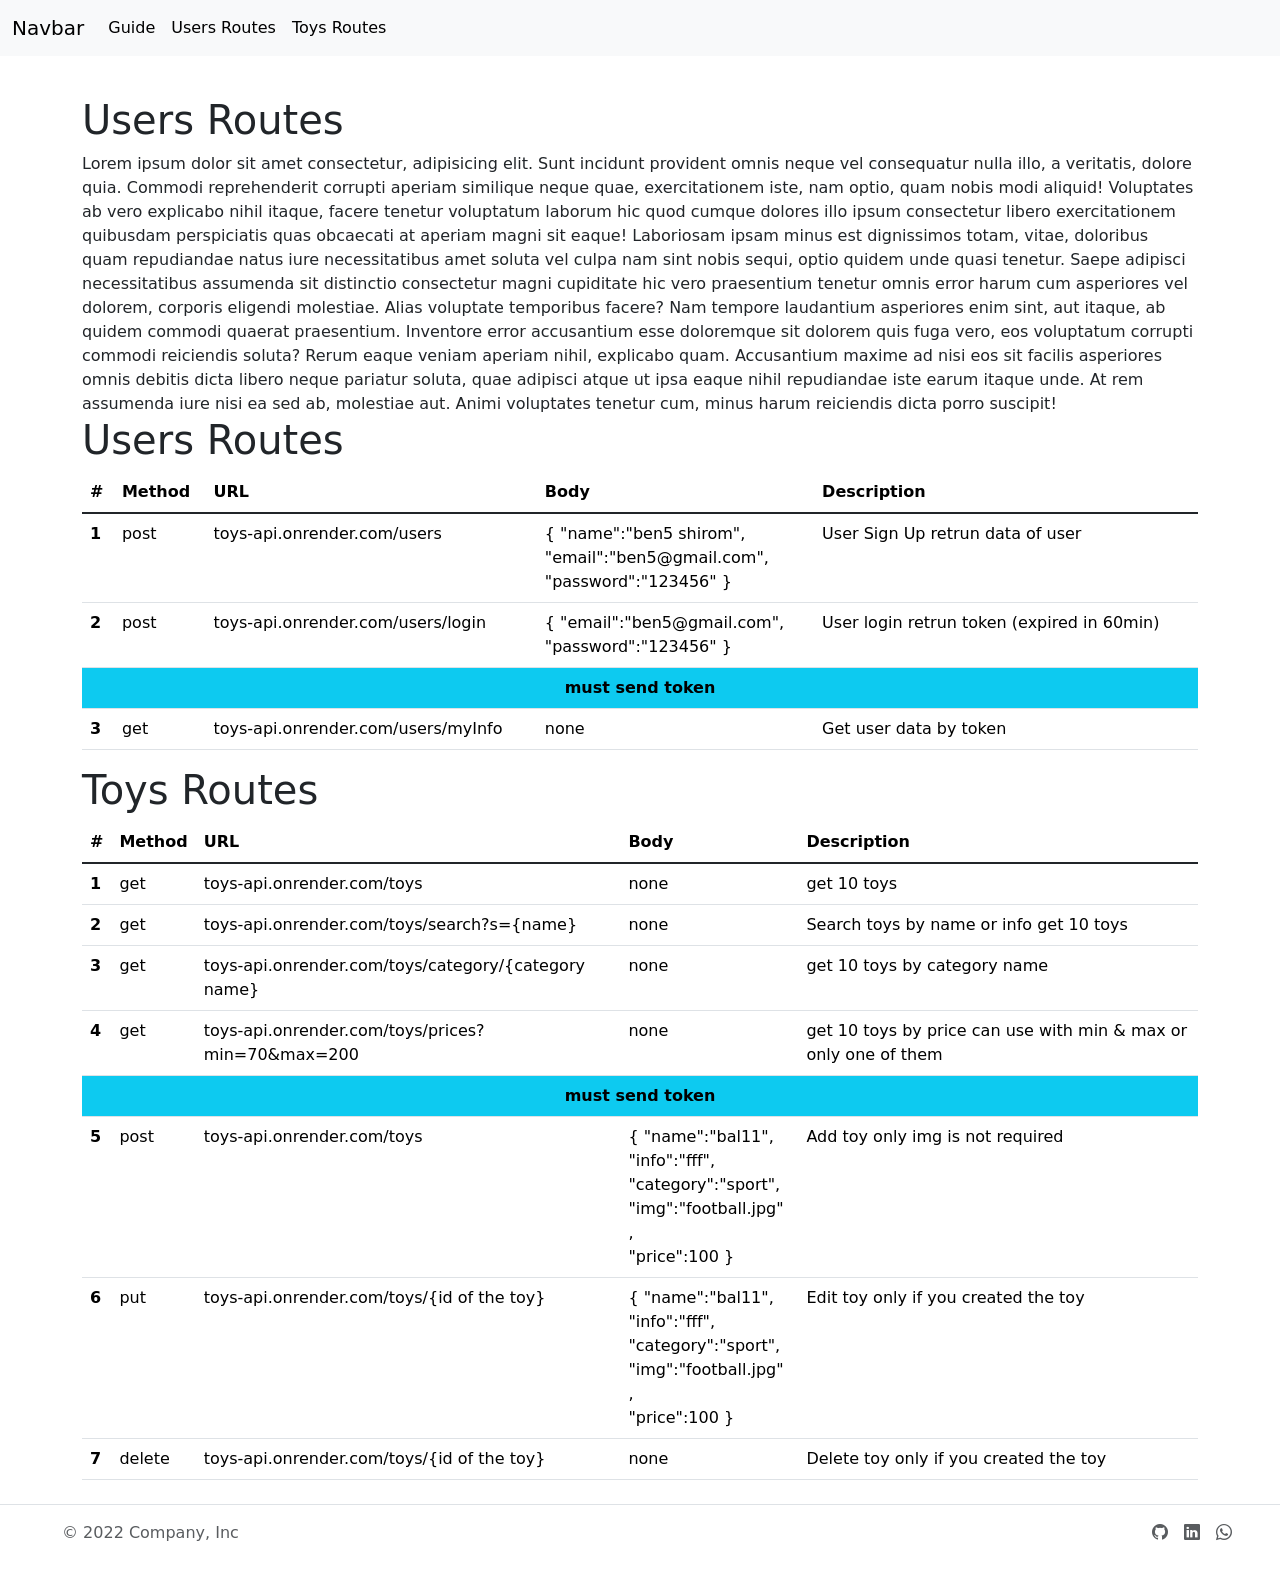
==== public/index.html @ c84d1d66 "Add files via upload" ====
<!DOCTYPE html>
<html lang="en">

<head>
    <meta charset="UTF-8">
    <meta http-equiv="X-UA-Compatible" content="IE=edge">
    <meta name="viewport" content="width=device-width, initial-scale=1.0">
    <title>Document</title>
    <link href="https://cdn.jsdelivr.net/npm/bootstrap@5.2.1/dist/css/bootstrap.min.css" rel="stylesheet"
        integrity="sha384-iYQeCzEYFbKjA/T2uDLTpkwGzCiq6soy8tYaI1GyVh/UjpbCx/TYkiZhlZB6+fzT" crossorigin="anonymous">
    <link rel="stylesheet" href="https://cdn.jsdelivr.net/npm/bootstrap-icons@1.9.1/font/bootstrap-icons.css">
    <link rel="stylesheet" href="index.css">


</head>

<body>
    <header>

        <nav class="navbar fixed-top navbar-expand-lg bg-light">
            <div class="container-fluid">
                <a class="navbar-brand" href="#">Navbar</a>
                <button class="navbar-toggler" type="button" data-bs-toggle="collapse" data-bs-target="#navbarNav"
                    aria-controls="navbarNav" aria-expanded="false" aria-label="Toggle navigation">
                    <span class="navbar-toggler-icon"></span>
                </button>
                <div class="collapse navbar-collapse" id="navbarNav">
                    <ul class="navbar-nav">
                        <li class="nav-item">
                            <a class="nav-link active" href="#Guide">Guide</a>
                        </li>
                        <li class="nav-item">
                            <a class="nav-link active" href="#Users">Users Routes</a>
                        </li>
                        <li class="nav-item">
                            <a class="nav-link active" href="#Toys">Toys Routes</a>
                        </li>

                    </ul>
                </div>
            </div>
        </nav>
    </header>

    <!-- main  -->
    <main class="container-fluid mt-5 pt-5">
        <!-- Guide  -->
        <div class="container">
            <div>
                <h1 id="Guide">Users Routes</h1>
            </div>
            Lorem ipsum dolor sit amet consectetur, adipisicing elit. Sunt incidunt provident omnis neque vel
            consequatur
            nulla illo, a veritatis, dolore quia. Commodi reprehenderit corrupti aperiam similique neque quae,
            exercitationem iste, nam optio, quam nobis modi aliquid! Voluptates ab vero explicabo nihil itaque, facere
            tenetur voluptatum laborum hic quod cumque dolores illo ipsum consectetur libero exercitationem quibusdam
            perspiciatis quas obcaecati at aperiam magni sit eaque! Laboriosam ipsam minus est dignissimos totam, vitae,
            doloribus quam repudiandae natus iure necessitatibus amet soluta vel culpa nam sint nobis sequi, optio
            quidem
            unde quasi tenetur. Saepe adipisci necessitatibus assumenda sit distinctio consectetur magni cupiditate hic
            vero
            praesentium tenetur omnis error harum cum asperiores vel dolorem, corporis eligendi molestiae. Alias
            voluptate
            temporibus facere? Nam tempore laudantium asperiores enim sint, aut itaque, ab quidem commodi quaerat
            praesentium. Inventore error accusantium esse doloremque sit dolorem quis fuga vero, eos voluptatum corrupti
            commodi reiciendis soluta? Rerum eaque veniam aperiam nihil, explicabo quam. Accusantium maxime ad nisi eos
            sit
            facilis asperiores omnis debitis dicta libero neque pariatur soluta, quae adipisci atque ut ipsa eaque nihil
            repudiandae iste earum itaque unde. At rem assumenda iure nisi ea sed ab, molestiae aut. Animi voluptates
            tenetur cum, minus harum reiciendis dicta porro suscipit!

        </div>
        <!-- Guide end  -->
        <!--Users  -->
        <div class="container">
            <div>
                <h1 id="Users">Users Routes</h1>
            </div>
            <table class="table">
                <thead>
                    <tr>
                        <th scope="col">#</th>
                        <th scope="col">Method</th>
                        <th scope="col">URL</th>
                        <th scope="col">Body</th>
                        <th scope="col">Description</th>
                    </tr>
                </thead>
                <tbody class="table-group-divider">
                    <tr>
                        <th scope="row">1</th>
                        <td>post</td>
                        <td>toys-api.onrender.com/users</td>
                        <td>{ "name":"ben5 shirom",
                           <br> "email":"ben5@gmail.com",
                            <br> "password":"123456" }</td>
                        <td>User Sign Up retrun data of user</td>
                    </tr>
                    <tr>
                        <th scope="row">2</th>
                        <td>post</td>
                        <td>toys-api.onrender.com/users/login</td>
                        <td>{ "email":"ben5@gmail.com",
                            <br> "password":"123456" }</td>
                        <td>User login retrun token (expired in 60min) </td>
                    </tr>
                    <tr>
                        <td colspan="5" class="text-center text-bg-info text fw-bold " >must send token</td>
                    </tr>
                    <tr>
                        <th scope="row">3</th>
                        <td >get</td>
                        <td>toys-api.onrender.com/users/myInfo</td>
                        <td>none</td>
                        <td>Get user data by token</td>
                    </tr>
                
                </tbody>
            </table>
        </div>
        <!-- Users end  -->
        <!-- Toys -->
        <div class="container">
            <div>
                <h1 id="Toys">Toys Routes</h1>
            </div>
            <table class="table">
                <thead>
                    <tr>
                        <th scope="col">#</th>
                        <th scope="col">Method</th>
                        <th scope="col">URL</th>
                        <th scope="col">Body</th>
                        <th scope="col">Description</th>
                    </tr>
                </thead>
                <tbody class="table-group-divider">
                    <tr>
                        <th scope="row">1</th>
                        <td>get</td>
                        <td>toys-api.onrender.com/toys</td>
                        <td>none</td>
                        <td>get 10 toys </td>
                    </tr>
                    <tr>
                        <th scope="row">2</th>
                        <td>get</td>
                        <td>toys-api.onrender.com/toys/search?s={name}</td>
                        <td>none</td>
                        <td>Search toys by name or info get 10 toys</td>
                    </tr>
                    <tr>
                        <th scope="row">3</th>
                        <td >get</td>
                        <td>toys-api.onrender.com/toys/category/{category name}</td>
                        <td>none</td>
                        <td>get 10 toys by category name</td>
                    </tr>
                    <tr>
                        <th scope="row">4</th>
                        <td >get</td>
                        <td>toys-api.onrender.com/toys/prices?min=70&max=200</td>
                        <td>none</td>
                        <td>get 10 toys by price can use with min & max or only one of them </td>
                    </tr>
                    <tr>
                        <td colspan="5" class="text-center text-bg-info text fw-bold " >must send token</td>
                    </tr>
                    <tr>
                        <th scope="row">5</th>
                        <td >post</td>
                        <td>toys-api.onrender.com/toys</td>
                        <td>{  "name":"bal11",
                            <br> "info":"fff",
                            <br> "category":"sport",
                            <br> "img":"football.jpg" ,
                            <br> "price":100  }
                        </td>
                        <td>Add toy only img is not required </td>
                    </tr>
                    <tr>
                        <th scope="row">6</th>
                        <td >put</td>
                        <td>toys-api.onrender.com/toys/{id of the toy}</td>
                        <td>{  "name":"bal11",
                            <br> "info":"fff",
                            <br> "category":"sport",
                            <br> "img":"football.jpg" ,
                            <br> "price":100  }
                        </td>
                        <td>Edit toy only if you created the toy  </td>
                    </tr>
                    <tr>
                        <th scope="row">7</th>
                        <td>delete</td>
                        <td>toys-api.onrender.com/toys/{id of the toy}</td>
                        <td> none</td>
                        <td>Delete toy only if you created the toy </td>
                    </tr>
                </tbody>
            </table>
        </div>
        <!-- Toys end -->

    </main>
    <!-- main end -->
    <!-- footer -->
    <footer class="d-flex flex-wrap justify-content-between align-items-center py-3 my-4 border-top">
        <div class="col-md-4 d-flex align-items-center ms-4">
            <a href="/" class="mb-3 me-2 mb-md-0 text-muted text-decoration-none lh-1">
                <svg class="bi" width="30" height="24">
                    <use xlink:href="#bootstrap"></use>
                </svg>
            </a>
            <span class="mb-3 mb-md-0 text-muted">© 2022 Company, Inc</span>
        </div>

        <ul class="nav col-md-4 justify-content-end list-unstyled d-flex  me-5">
            <li class="ms-3"><a class="text-muted" href="#"><i class="bi bi-github"></i>
                </a></li>
            <li class="ms-3"><a class="text-muted" href="#"><i class="bi bi-linkedin"></i>
                </a></li>
            <li class="ms-3"><a class="text-muted" href="#"><i class="bi bi-whatsapp"></i>
                </a></li>
        </ul>
    </footer>
    <!-- footer end -->

    <!-- JavaScript Bundle with Popper -->
    <script src="https://cdn.jsdelivr.net/npm/bootstrap@5.2.1/dist/js/bootstrap.bundle.min.js"
        integrity="sha384-u1OknCvxWvY5kfmNBILK2hRnQC3Pr17a+RTT6rIHI7NnikvbZlHgTPOOmMi466C8"
        crossorigin="anonymous"></script>
</body>

</html>
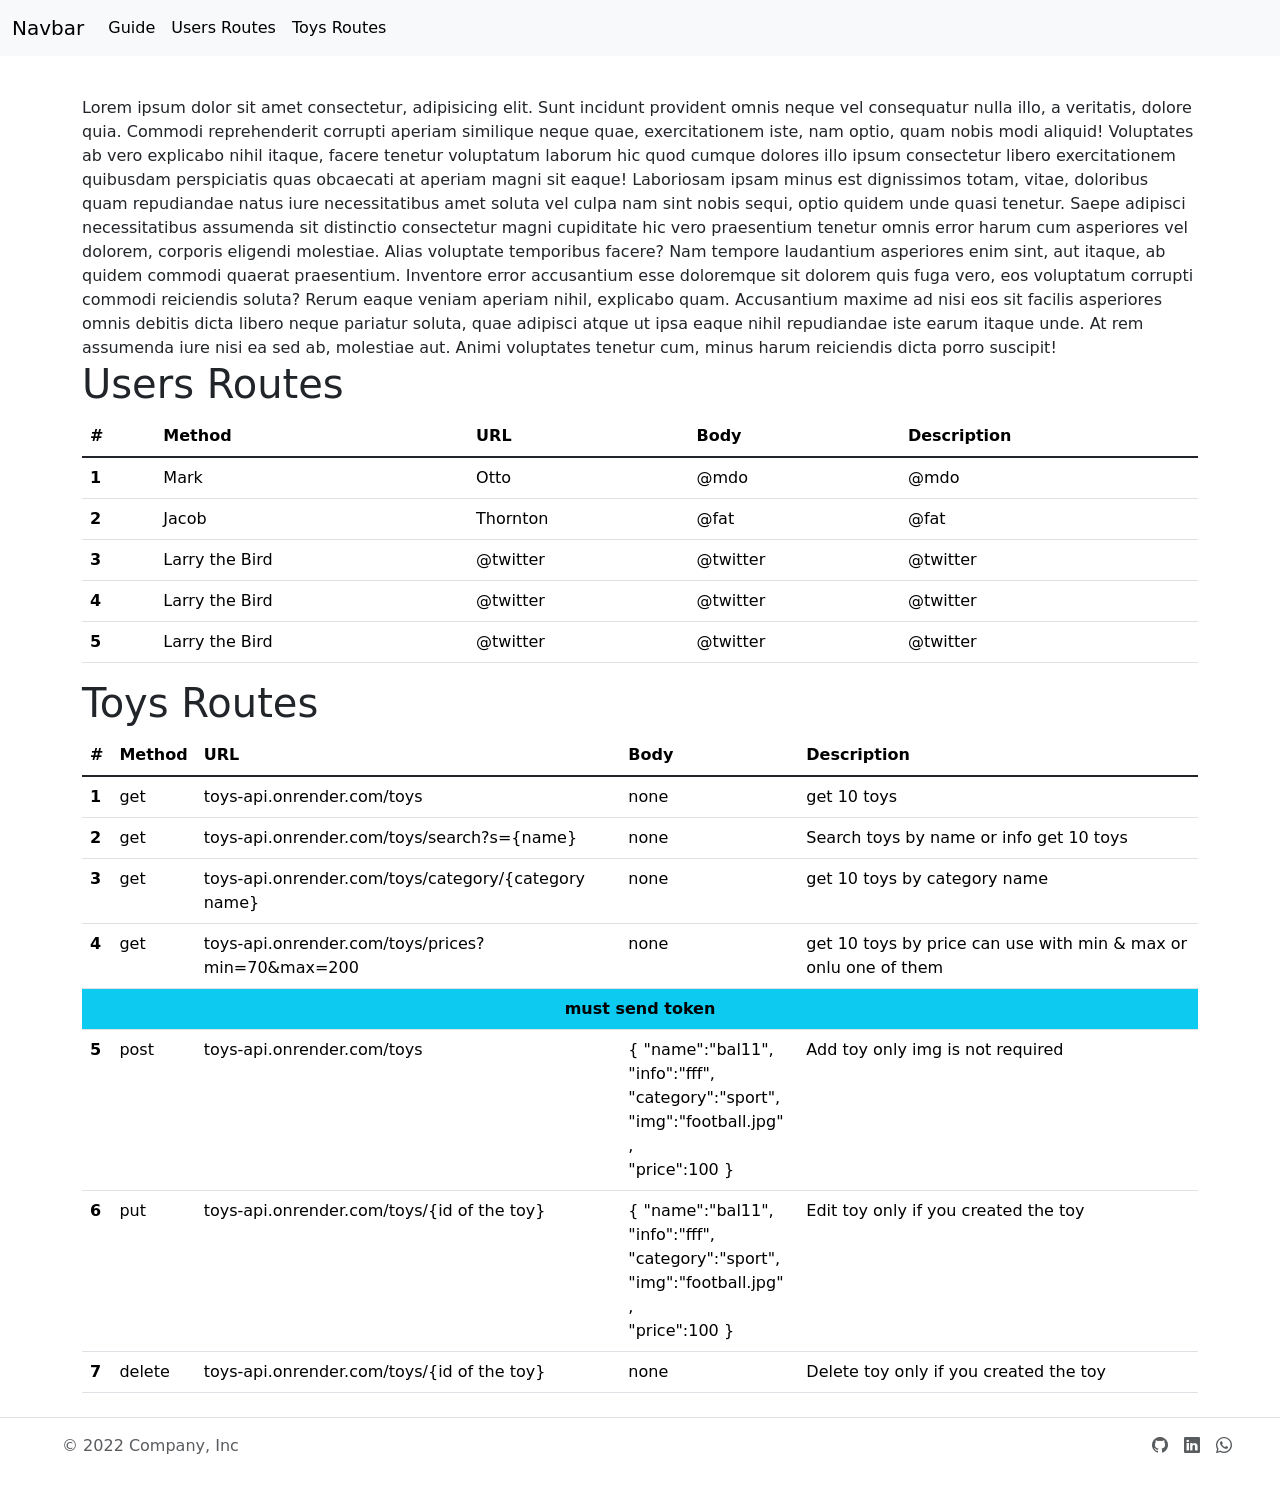
==== commit 6761658d: "Add files via upload" ====
--- a/public/index.html
+++ b/public/index.html
@@ -45,10 +45,8 @@
     <!-- main  -->
     <main class="container-fluid mt-5 pt-5">
         <!-- Guide  -->
-        <div class="container">
-            <div>
-                <h1 id="Guide">Users Routes</h1>
-            </div>
+        <div id="Guide" class="container">
+
             Lorem ipsum dolor sit amet consectetur, adipisicing elit. Sunt incidunt provident omnis neque vel
             consequatur
             nulla illo, a veritatis, dolore quia. Commodi reprehenderit corrupti aperiam similique neque quae,
@@ -89,32 +87,39 @@
                 <tbody class="table-group-divider">
                     <tr>
                         <th scope="row">1</th>
-                        <td>post</td>
-                        <td>toys-api.onrender.com/users</td>
-                        <td>{ "name":"ben5 shirom",
-                           <br> "email":"ben5@gmail.com",
-                            <br> "password":"123456" }</td>
-                        <td>User Sign Up retrun data of user</td>
+                        <td>Mark</td>
+                        <td>Otto</td>
+                        <td>@mdo</td>
+                        <td>@mdo</td>
                     </tr>
                     <tr>
                         <th scope="row">2</th>
-                        <td>post</td>
-                        <td>toys-api.onrender.com/users/login</td>
-                        <td>{ "email":"ben5@gmail.com",
-                            <br> "password":"123456" }</td>
-                        <td>User login retrun token (expired in 60min) </td>
-                    </tr>
-                    <tr>
-                        <td colspan="5" class="text-center text-bg-info text fw-bold " >must send token</td>
+                        <td>Jacob</td>
+                        <td>Thornton</td>
+                        <td>@fat</td>
+                        <td>@fat</td>
                     </tr>
                     <tr>
                         <th scope="row">3</th>
-                        <td >get</td>
-                        <td>toys-api.onrender.com/users/myInfo</td>
-                        <td>none</td>
-                        <td>Get user data by token</td>
-                    </tr>
-                
+                        <td >Larry the Bird</td>
+                        <td>@twitter</td>
+                        <td>@twitter</td>
+                        <td>@twitter</td>
+                    </tr>
+                    <tr>
+                        <th scope="row">4</th>
+                        <td >Larry the Bird</td>
+                        <td>@twitter</td>
+                        <td>@twitter</td>
+                        <td>@twitter</td>
+                    </tr>
+                    <tr>
+                        <th scope="row">5</th>
+                        <td >Larry the Bird</td>
+                        <td>@twitter</td>
+                        <td>@twitter</td>
+                        <td>@twitter</td>
+                    </tr>
                 </tbody>
             </table>
         </div>
@@ -161,7 +166,7 @@
                         <td >get</td>
                         <td>toys-api.onrender.com/toys/prices?min=70&max=200</td>
                         <td>none</td>
-                        <td>get 10 toys by price can use with min & max or only one of them </td>
+                        <td>get 10 toys by price can use with min & max or onlu one of them </td>
                     </tr>
                     <tr>
                         <td colspan="5" class="text-center text-bg-info text fw-bold " >must send token</td>
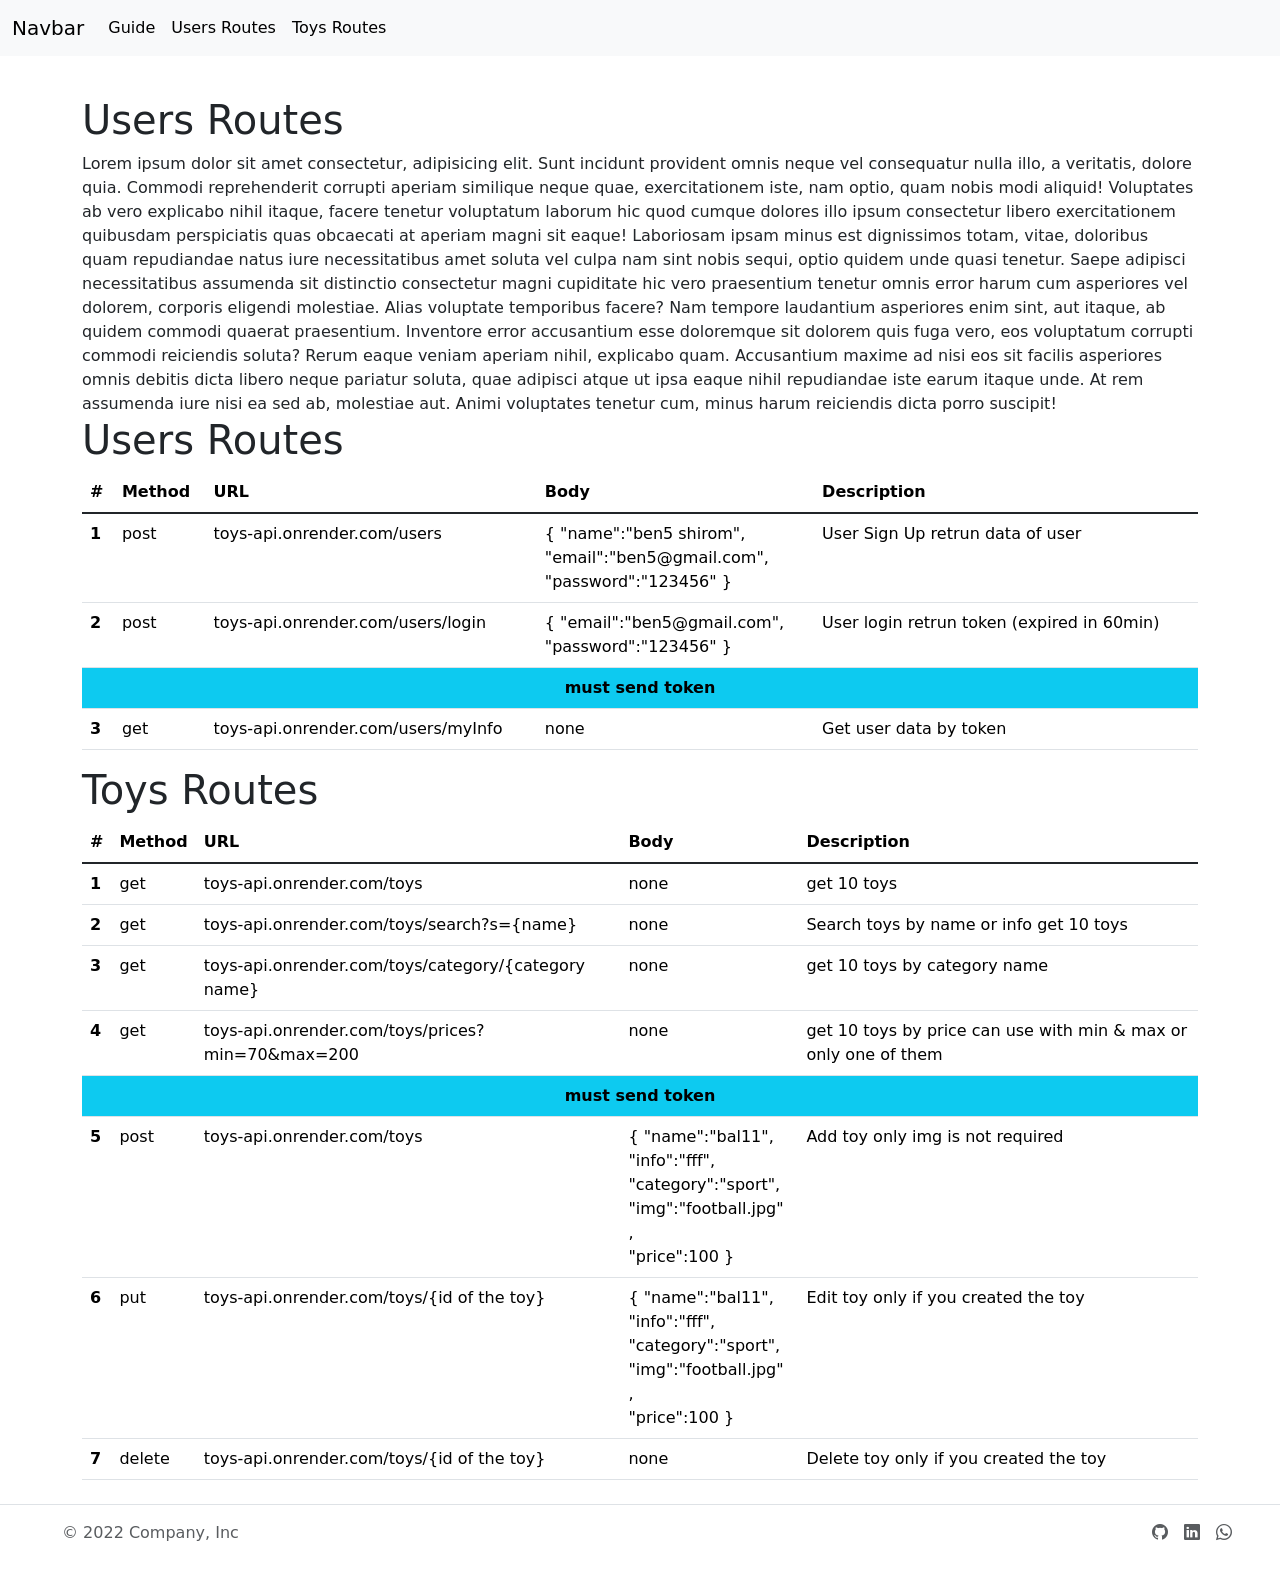
==== commit e16b1ea2: "Add files via upload" ====
--- a/public/index.html
+++ b/public/index.html
@@ -45,8 +45,10 @@
     <!-- main  -->
     <main class="container-fluid mt-5 pt-5">
         <!-- Guide  -->
-        <div id="Guide" class="container">
-
+        <div class="container">
+            <div>
+                <h1 id="Guide">Users Routes</h1>
+            </div>
             Lorem ipsum dolor sit amet consectetur, adipisicing elit. Sunt incidunt provident omnis neque vel
             consequatur
             nulla illo, a veritatis, dolore quia. Commodi reprehenderit corrupti aperiam similique neque quae,
@@ -87,39 +89,32 @@
                 <tbody class="table-group-divider">
                     <tr>
                         <th scope="row">1</th>
-                        <td>Mark</td>
-                        <td>Otto</td>
-                        <td>@mdo</td>
-                        <td>@mdo</td>
+                        <td>post</td>
+                        <td>toys-api.onrender.com/users</td>
+                        <td>{ "name":"ben5 shirom",
+                           <br> "email":"ben5@gmail.com",
+                            <br> "password":"123456" }</td>
+                        <td>User Sign Up retrun data of user</td>
                     </tr>
                     <tr>
                         <th scope="row">2</th>
-                        <td>Jacob</td>
-                        <td>Thornton</td>
-                        <td>@fat</td>
-                        <td>@fat</td>
+                        <td>post</td>
+                        <td>toys-api.onrender.com/users/login</td>
+                        <td>{ "email":"ben5@gmail.com",
+                            <br> "password":"123456" }</td>
+                        <td>User login retrun token (expired in 60min) </td>
+                    </tr>
+                    <tr>
+                        <td colspan="5" class="text-center text-bg-info text fw-bold " >must send token</td>
                     </tr>
                     <tr>
                         <th scope="row">3</th>
-                        <td >Larry the Bird</td>
-                        <td>@twitter</td>
-                        <td>@twitter</td>
-                        <td>@twitter</td>
-                    </tr>
-                    <tr>
-                        <th scope="row">4</th>
-                        <td >Larry the Bird</td>
-                        <td>@twitter</td>
-                        <td>@twitter</td>
-                        <td>@twitter</td>
-                    </tr>
-                    <tr>
-                        <th scope="row">5</th>
-                        <td >Larry the Bird</td>
-                        <td>@twitter</td>
-                        <td>@twitter</td>
-                        <td>@twitter</td>
-                    </tr>
+                        <td >get</td>
+                        <td>toys-api.onrender.com/users/myInfo</td>
+                        <td>none</td>
+                        <td>Get user data by token</td>
+                    </tr>
+                
                 </tbody>
             </table>
         </div>
@@ -166,7 +161,7 @@
                         <td >get</td>
                         <td>toys-api.onrender.com/toys/prices?min=70&max=200</td>
                         <td>none</td>
-                        <td>get 10 toys by price can use with min & max or onlu one of them </td>
+                        <td>get 10 toys by price can use with min & max or only one of them </td>
                     </tr>
                     <tr>
                         <td colspan="5" class="text-center text-bg-info text fw-bold " >must send token</td>
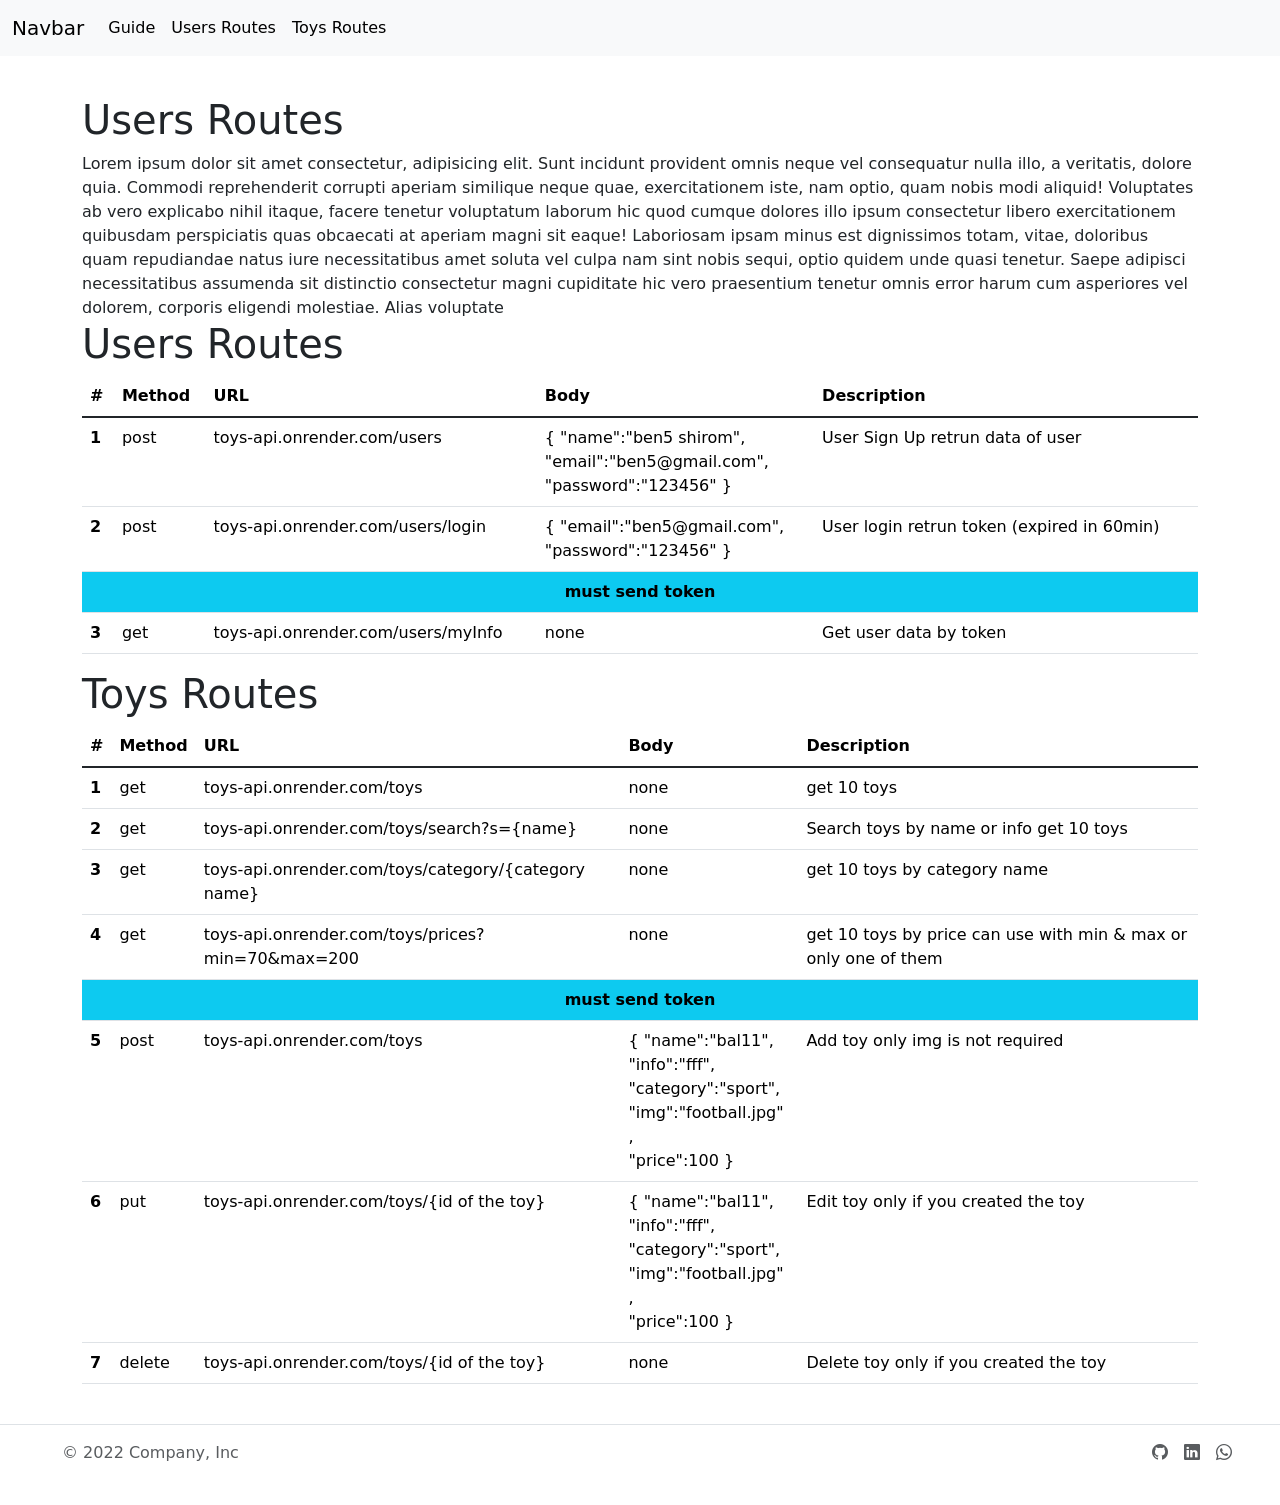
==== commit 79a6f60b: "Add files via upload" ====
--- a/public/index.html
+++ b/public/index.html
@@ -61,13 +61,7 @@
             vero
             praesentium tenetur omnis error harum cum asperiores vel dolorem, corporis eligendi molestiae. Alias
             voluptate
-            temporibus facere? Nam tempore laudantium asperiores enim sint, aut itaque, ab quidem commodi quaerat
-            praesentium. Inventore error accusantium esse doloremque sit dolorem quis fuga vero, eos voluptatum corrupti
-            commodi reiciendis soluta? Rerum eaque veniam aperiam nihil, explicabo quam. Accusantium maxime ad nisi eos
-            sit
-            facilis asperiores omnis debitis dicta libero neque pariatur soluta, quae adipisci atque ut ipsa eaque nihil
-            repudiandae iste earum itaque unde. At rem assumenda iure nisi ea sed ab, molestiae aut. Animi voluptates
-            tenetur cum, minus harum reiciendis dicta porro suscipit!
+           
 
         </div>
         <!-- Guide end  -->
@@ -76,47 +70,50 @@
             <div>
                 <h1 id="Users">Users Routes</h1>
             </div>
-            <table class="table">
-                <thead>
-                    <tr>
-                        <th scope="col">#</th>
-                        <th scope="col">Method</th>
-                        <th scope="col">URL</th>
-                        <th scope="col">Body</th>
-                        <th scope="col">Description</th>
-                    </tr>
-                </thead>
-                <tbody class="table-group-divider">
-                    <tr>
+            <div class="table-responsive">
+
+                <table class="table ">
+                    <thead>
+                        <tr>
+                            <th scope="col">#</th>
+                            <th scope="col">Method</th>
+                            <th scope="col">URL</th>
+                            <th scope="col">Body</th>
+                            <th scope="col">Description</th>
+                        </tr>
+                    </thead>
+                    <tbody class="table-group-divider">
+                        <tr>
                         <th scope="row">1</th>
                         <td>post</td>
                         <td>toys-api.onrender.com/users</td>
                         <td>{ "name":"ben5 shirom",
-                           <br> "email":"ben5@gmail.com",
+                            <br> "email":"ben5@gmail.com",
                             <br> "password":"123456" }</td>
-                        <td>User Sign Up retrun data of user</td>
-                    </tr>
-                    <tr>
-                        <th scope="row">2</th>
-                        <td>post</td>
-                        <td>toys-api.onrender.com/users/login</td>
-                        <td>{ "email":"ben5@gmail.com",
-                            <br> "password":"123456" }</td>
-                        <td>User login retrun token (expired in 60min) </td>
-                    </tr>
-                    <tr>
-                        <td colspan="5" class="text-center text-bg-info text fw-bold " >must send token</td>
-                    </tr>
-                    <tr>
-                        <th scope="row">3</th>
-                        <td >get</td>
-                        <td>toys-api.onrender.com/users/myInfo</td>
-                        <td>none</td>
+                            <td>User Sign Up retrun data of user</td>
+                        </tr>
+                        <tr>
+                            <th scope="row">2</th>
+                            <td>post</td>
+                            <td>toys-api.onrender.com/users/login</td>
+                            <td>{ "email":"ben5@gmail.com",
+                                <br> "password":"123456" }</td>
+                                <td>User login retrun token (expired in 60min) </td>
+                            </tr>
+                            <tr>
+                                <td colspan="5" class="text-center text-bg-info text fw-bold " >must send token</td>
+                            </tr>
+                            <tr>
+                                <th scope="row">3</th>
+                                <td >get</td>
+                                <td>toys-api.onrender.com/users/myInfo</td>
+                                <td>none</td>
                         <td>Get user data by token</td>
                     </tr>
-                
+                    
                 </tbody>
             </table>
+        </div>
         </div>
         <!-- Users end  -->
         <!-- Toys -->
@@ -124,12 +121,14 @@
             <div>
                 <h1 id="Toys">Toys Routes</h1>
             </div>
-            <table class="table">
-                <thead>
-                    <tr>
-                        <th scope="col">#</th>
-                        <th scope="col">Method</th>
-                        <th scope="col">URL</th>
+            <div class="table-responsive">
+
+                <table class="table">
+                    <thead>
+                        <tr>
+                            <th scope="col">#</th>
+                            <th scope="col">Method</th>
+                            <th scope="col">URL</th>
                         <th scope="col">Body</th>
                         <th scope="col">Description</th>
                     </tr>
@@ -200,8 +199,9 @@
                 </tbody>
             </table>
         </div>
+        </div>
         <!-- Toys end -->
-
+        
     </main>
     <!-- main end -->
     <!-- footer -->
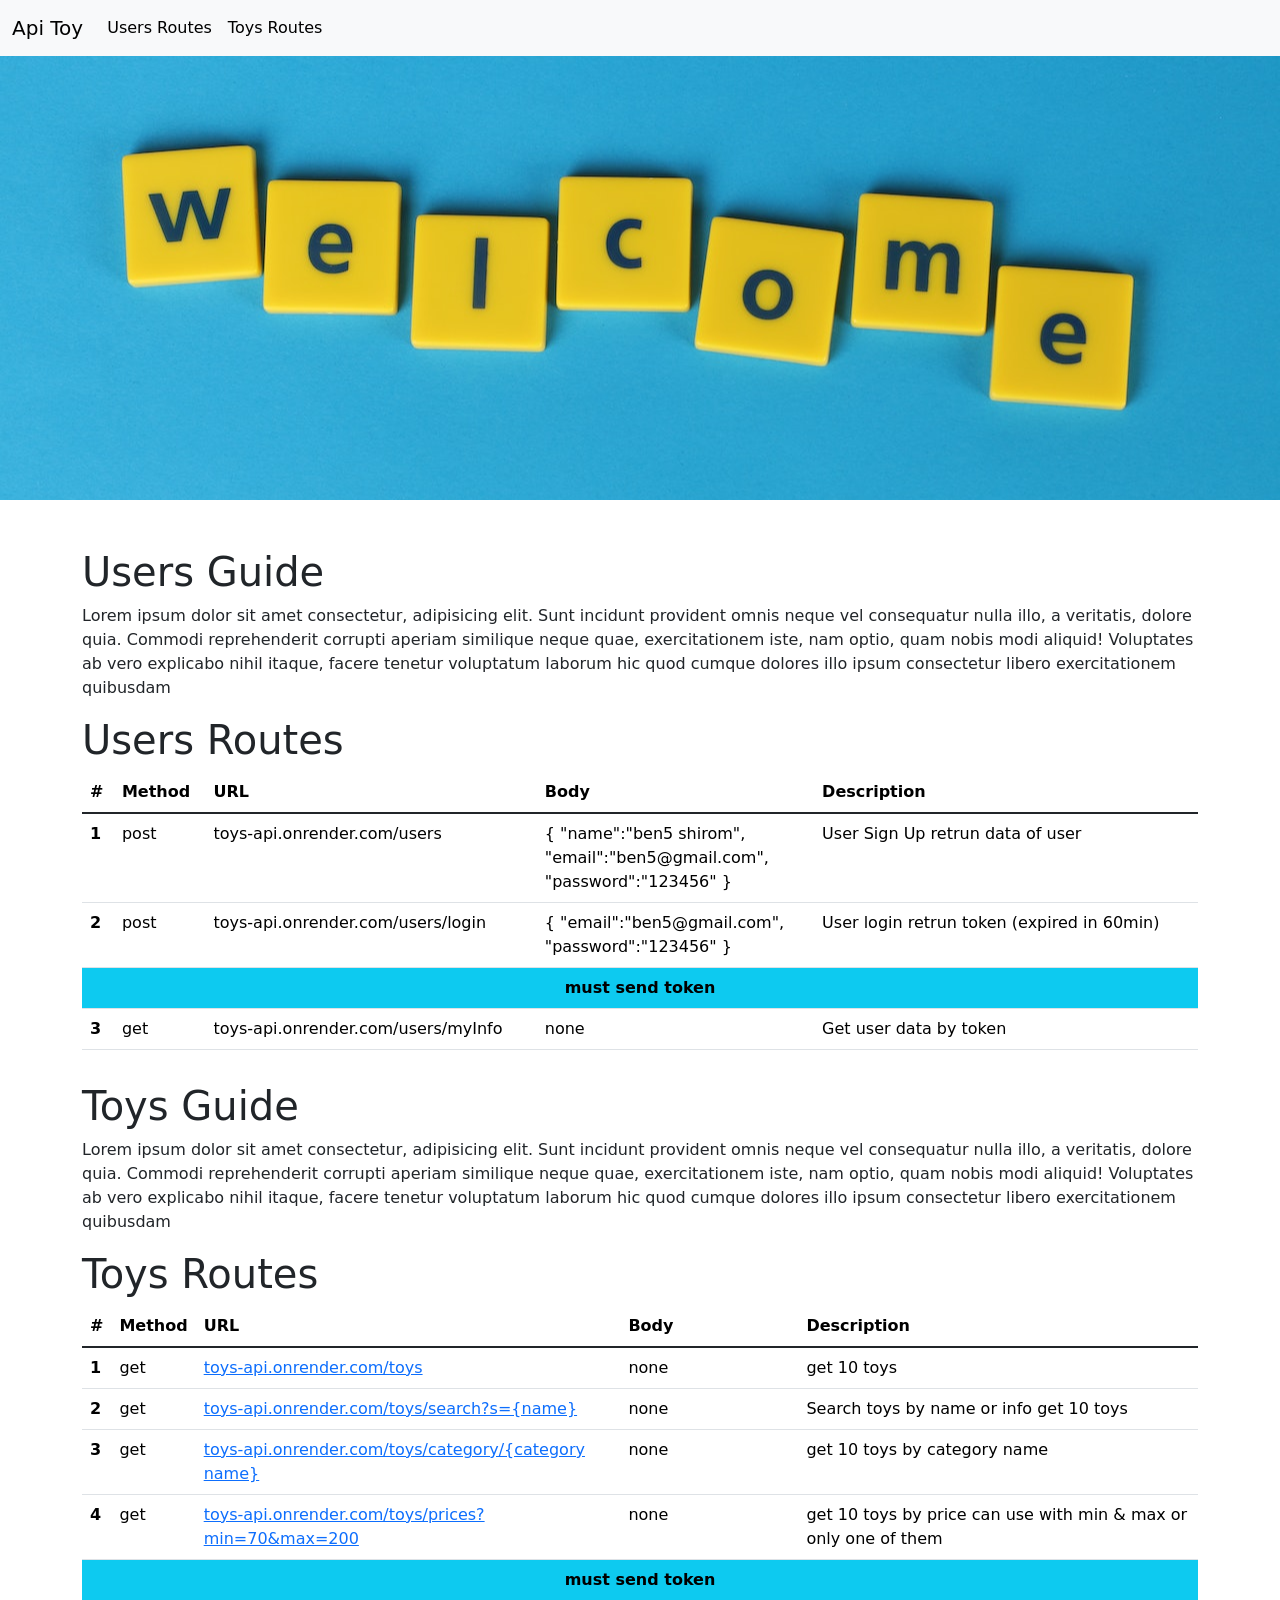
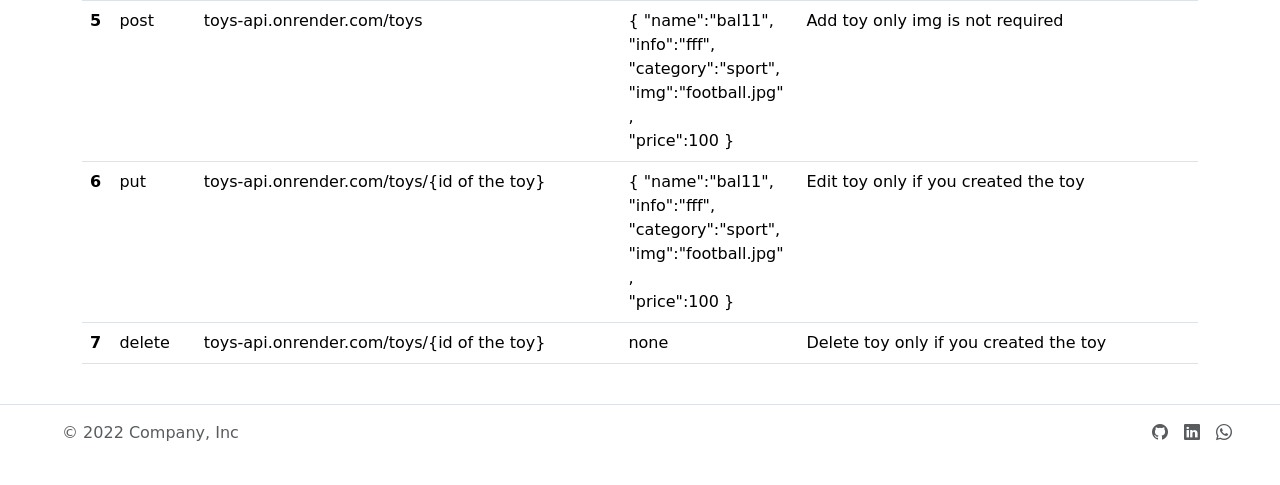
==== commit 7e1911b2: "Add files via upload" ====
--- a/public/index.html
+++ b/public/index.html
@@ -17,23 +17,21 @@
 <body>
     <header>
 
-        <nav class="navbar fixed-top navbar-expand-lg bg-light">
+        <nav class="navbar fixed-top navbar-expand-sm bg-light">
             <div class="container-fluid">
-                <a class="navbar-brand" href="#">Navbar</a>
+                <a class="navbar-brand" href="#">Api Toy</a>
                 <button class="navbar-toggler" type="button" data-bs-toggle="collapse" data-bs-target="#navbarNav"
                     aria-controls="navbarNav" aria-expanded="false" aria-label="Toggle navigation">
                     <span class="navbar-toggler-icon"></span>
                 </button>
                 <div class="collapse navbar-collapse" id="navbarNav">
                     <ul class="navbar-nav">
+
                         <li class="nav-item">
-                            <a class="nav-link active" href="#Guide">Guide</a>
+                            <a class="nav-link active" href="#UsersGuide">Users Routes</a>
                         </li>
                         <li class="nav-item">
-                            <a class="nav-link active" href="#Users">Users Routes</a>
-                        </li>
-                        <li class="nav-item">
-                            <a class="nav-link active" href="#Toys">Toys Routes</a>
+                            <a class="nav-link active" href="#ToysGuide">Toys Routes</a>
                         </li>
 
                     </ul>
@@ -42,37 +40,103 @@
         </nav>
     </header>
 
+    <div class="strip"></div>
     <!-- main  -->
-    <main class="container-fluid mt-5 pt-5">
+    <main class="container-fluid mt-5 ">
         <!-- Guide  -->
         <div class="container">
             <div>
-                <h1 id="Guide">Users Routes</h1>
+                <h1 id="UsersGuide">Users Guide</h1>
+            </div>
+            <p>
+
+                Lorem ipsum dolor sit amet consectetur, adipisicing elit. Sunt incidunt provident omnis neque vel
+                consequatur
+                nulla illo, a veritatis, dolore quia. Commodi reprehenderit corrupti aperiam similique neque quae,
+                exercitationem iste, nam optio, quam nobis modi aliquid! Voluptates ab vero explicabo nihil itaque,
+                facere
+                tenetur voluptatum laborum hic quod cumque dolores illo ipsum consectetur libero exercitationem
+                quibusdam
+            </p>
+
+
+        </div>
+        <!-- Guide end  -->
+        <!--Users  -->
+        <div class="container-md my-3">
+            <div>
+                <h1 id="Users">Users Routes</h1>
+            </div>
+            <div class="table-responsive">
+
+                <table class="table ">
+                    <thead>
+                        <tr>
+                            <th scope="col">#</th>
+                            <th scope="col">Method</th>
+                            <th scope="col">URL</th>
+                            <th scope="col">Body</th>
+                            <th scope="col">Description</th>
+                        </tr>
+                    </thead>
+                    <tbody class="table-group-divider">
+                        <tr>
+                            <th scope="row">1</th>
+                            <td>post</td>
+                            <td>toys-api.onrender.com/users</td>
+                            <td>{ "name":"ben5 shirom",
+                                <br> "email":"ben5@gmail.com",
+                                <br> "password":"123456" }
+                            </td>
+                            <td>User Sign Up retrun data of user</td>
+                        </tr>
+                        <tr>
+                            <th scope="row">2</th>
+                            <td>post</td>
+                            <td>toys-api.onrender.com/users/login</td>
+                            <td>{ "email":"ben5@gmail.com",
+                                <br> "password":"123456" }
+                            </td>
+                            <td>User login retrun token (expired in 60min) </td>
+                        </tr>
+                        <tr>
+                            <td colspan="5" class="text-center text-bg-info text fw-bold ">must send token</td>
+                        </tr>
+                        <tr>
+                            <th scope="row">3</th>
+                            <td>get</td>
+                            <td>toys-api.onrender.com/users/myInfo</td>
+                            <td>none</td>
+                            <td>Get user data by token</td>
+                        </tr>
+
+                    </tbody>
+                </table>
+            </div>
+        </div>
+        <!-- Users end  -->
+        <!-- Guide  -->
+        <div class="container">
+            <div>
+                <h1 id="ToysGuide">Toys Guide</h1>
             </div>
             Lorem ipsum dolor sit amet consectetur, adipisicing elit. Sunt incidunt provident omnis neque vel
             consequatur
             nulla illo, a veritatis, dolore quia. Commodi reprehenderit corrupti aperiam similique neque quae,
             exercitationem iste, nam optio, quam nobis modi aliquid! Voluptates ab vero explicabo nihil itaque, facere
             tenetur voluptatum laborum hic quod cumque dolores illo ipsum consectetur libero exercitationem quibusdam
-            perspiciatis quas obcaecati at aperiam magni sit eaque! Laboriosam ipsam minus est dignissimos totam, vitae,
-            doloribus quam repudiandae natus iure necessitatibus amet soluta vel culpa nam sint nobis sequi, optio
-            quidem
-            unde quasi tenetur. Saepe adipisci necessitatibus assumenda sit distinctio consectetur magni cupiditate hic
-            vero
-            praesentium tenetur omnis error harum cum asperiores vel dolorem, corporis eligendi molestiae. Alias
-            voluptate
-           
+
 
         </div>
         <!-- Guide end  -->
-        <!--Users  -->
-        <div class="container">
-            <div>
-                <h1 id="Users">Users Routes</h1>
+        <!-- Toys -->
+        <div class="container-md my-3">
+            <div>
+                <h1 id="Toys">Toys Routes</h1>
             </div>
             <div class="table-responsive">
 
-                <table class="table ">
+                <table class="table">
                     <thead>
                         <tr>
                             <th scope="col">#</th>
@@ -84,124 +148,73 @@
                     </thead>
                     <tbody class="table-group-divider">
                         <tr>
-                        <th scope="row">1</th>
-                        <td>post</td>
-                        <td>toys-api.onrender.com/users</td>
-                        <td>{ "name":"ben5 shirom",
-                            <br> "email":"ben5@gmail.com",
-                            <br> "password":"123456" }</td>
-                            <td>User Sign Up retrun data of user</td>
+                            <th scope="row">1</th>
+                            <td>get</td>
+                            <td><a href="/toys">toys-api.onrender.com/toys</a></td>
+                            <td>none</td>
+                            <td>get 10 toys </td>
                         </tr>
                         <tr>
                             <th scope="row">2</th>
+                            <td>get</td>
+                            <td><a href="/toys/search?s=ball">toys-api.onrender.com/toys/search?s={name}</a></td>
+                            <td>none</td>
+                            <td>Search toys by name or info get 10 toys</td>
+                        </tr>
+                        <tr>
+                            <th scope="row">3</th>
+                            <td>get</td>
+                            <td><a href="/toys/category/sea">toys-api.onrender.com/toys/category/{category name}</a></td>
+                            <td>none</td>
+                            <td>get 10 toys by category name</td>
+                        </tr>
+                        <tr>
+                            <th scope="row">4</th>
+                            <td>get</td>
+                            <td><a href="/toys/prices?min=70&max=200">toys-api.onrender.com/toys/prices?min=70&max=200</a></td>
+                            <td>none</td>
+                            <td>get 10 toys by price can use with min & max or only one of them </td>
+                        </tr>
+                        <tr>
+                            <td colspan="5" class="text-center text-bg-info text fw-bold ">must send token</td>
+                        </tr>
+                        <tr>
+                            <th scope="row">5</th>
                             <td>post</td>
-                            <td>toys-api.onrender.com/users/login</td>
-                            <td>{ "email":"ben5@gmail.com",
-                                <br> "password":"123456" }</td>
-                                <td>User login retrun token (expired in 60min) </td>
-                            </tr>
-                            <tr>
-                                <td colspan="5" class="text-center text-bg-info text fw-bold " >must send token</td>
-                            </tr>
-                            <tr>
-                                <th scope="row">3</th>
-                                <td >get</td>
-                                <td>toys-api.onrender.com/users/myInfo</td>
-                                <td>none</td>
-                        <td>Get user data by token</td>
-                    </tr>
-                    
-                </tbody>
-            </table>
-        </div>
-        </div>
-        <!-- Users end  -->
-        <!-- Toys -->
-        <div class="container">
-            <div>
-                <h1 id="Toys">Toys Routes</h1>
-            </div>
-            <div class="table-responsive">
-
-                <table class="table">
-                    <thead>
-                        <tr>
-                            <th scope="col">#</th>
-                            <th scope="col">Method</th>
-                            <th scope="col">URL</th>
-                        <th scope="col">Body</th>
-                        <th scope="col">Description</th>
-                    </tr>
-                </thead>
-                <tbody class="table-group-divider">
-                    <tr>
-                        <th scope="row">1</th>
-                        <td>get</td>
-                        <td>toys-api.onrender.com/toys</td>
-                        <td>none</td>
-                        <td>get 10 toys </td>
-                    </tr>
-                    <tr>
-                        <th scope="row">2</th>
-                        <td>get</td>
-                        <td>toys-api.onrender.com/toys/search?s={name}</td>
-                        <td>none</td>
-                        <td>Search toys by name or info get 10 toys</td>
-                    </tr>
-                    <tr>
-                        <th scope="row">3</th>
-                        <td >get</td>
-                        <td>toys-api.onrender.com/toys/category/{category name}</td>
-                        <td>none</td>
-                        <td>get 10 toys by category name</td>
-                    </tr>
-                    <tr>
-                        <th scope="row">4</th>
-                        <td >get</td>
-                        <td>toys-api.onrender.com/toys/prices?min=70&max=200</td>
-                        <td>none</td>
-                        <td>get 10 toys by price can use with min & max or only one of them </td>
-                    </tr>
-                    <tr>
-                        <td colspan="5" class="text-center text-bg-info text fw-bold " >must send token</td>
-                    </tr>
-                    <tr>
-                        <th scope="row">5</th>
-                        <td >post</td>
-                        <td>toys-api.onrender.com/toys</td>
-                        <td>{  "name":"bal11",
-                            <br> "info":"fff",
-                            <br> "category":"sport",
-                            <br> "img":"football.jpg" ,
-                            <br> "price":100  }
-                        </td>
-                        <td>Add toy only img is not required </td>
-                    </tr>
-                    <tr>
-                        <th scope="row">6</th>
-                        <td >put</td>
-                        <td>toys-api.onrender.com/toys/{id of the toy}</td>
-                        <td>{  "name":"bal11",
-                            <br> "info":"fff",
-                            <br> "category":"sport",
-                            <br> "img":"football.jpg" ,
-                            <br> "price":100  }
-                        </td>
-                        <td>Edit toy only if you created the toy  </td>
-                    </tr>
-                    <tr>
-                        <th scope="row">7</th>
-                        <td>delete</td>
-                        <td>toys-api.onrender.com/toys/{id of the toy}</td>
-                        <td> none</td>
-                        <td>Delete toy only if you created the toy </td>
-                    </tr>
-                </tbody>
-            </table>
-        </div>
+                            <td>toys-api.onrender.com/toys</td>
+                            <td>{ "name":"bal11",
+                                <br> "info":"fff",
+                                <br> "category":"sport",
+                                <br> "img":"football.jpg" ,
+                                <br> "price":100 }
+                            </td>
+                            <td>Add toy only img is not required </td>
+                        </tr>
+                        <tr>
+                            <th scope="row">6</th>
+                            <td>put</td>
+                            <td>toys-api.onrender.com/toys/{id of the toy}</td>
+                            <td>{ "name":"bal11",
+                                <br> "info":"fff",
+                                <br> "category":"sport",
+                                <br> "img":"football.jpg" ,
+                                <br> "price":100 }
+                            </td>
+                            <td>Edit toy only if you created the toy </td>
+                        </tr>
+                        <tr>
+                            <th scope="row">7</th>
+                            <td>delete</td>
+                            <td>toys-api.onrender.com/toys/{id of the toy}</td>
+                            <td> none</td>
+                            <td>Delete toy only if you created the toy </td>
+                        </tr>
+                    </tbody>
+                </table>
+            </div>
         </div>
         <!-- Toys end -->
-        
+
     </main>
     <!-- main end -->
     <!-- footer -->
--- a/public/index.css
+++ b/public/index.css
@@ -0,0 +1,7 @@
+.strip{
+    height: 500px;
+    width: 100%;
+    background-image: url(pexels-ann-h-1888000.jpg);
+    background-position: center;
+    background-size: cover;
+}
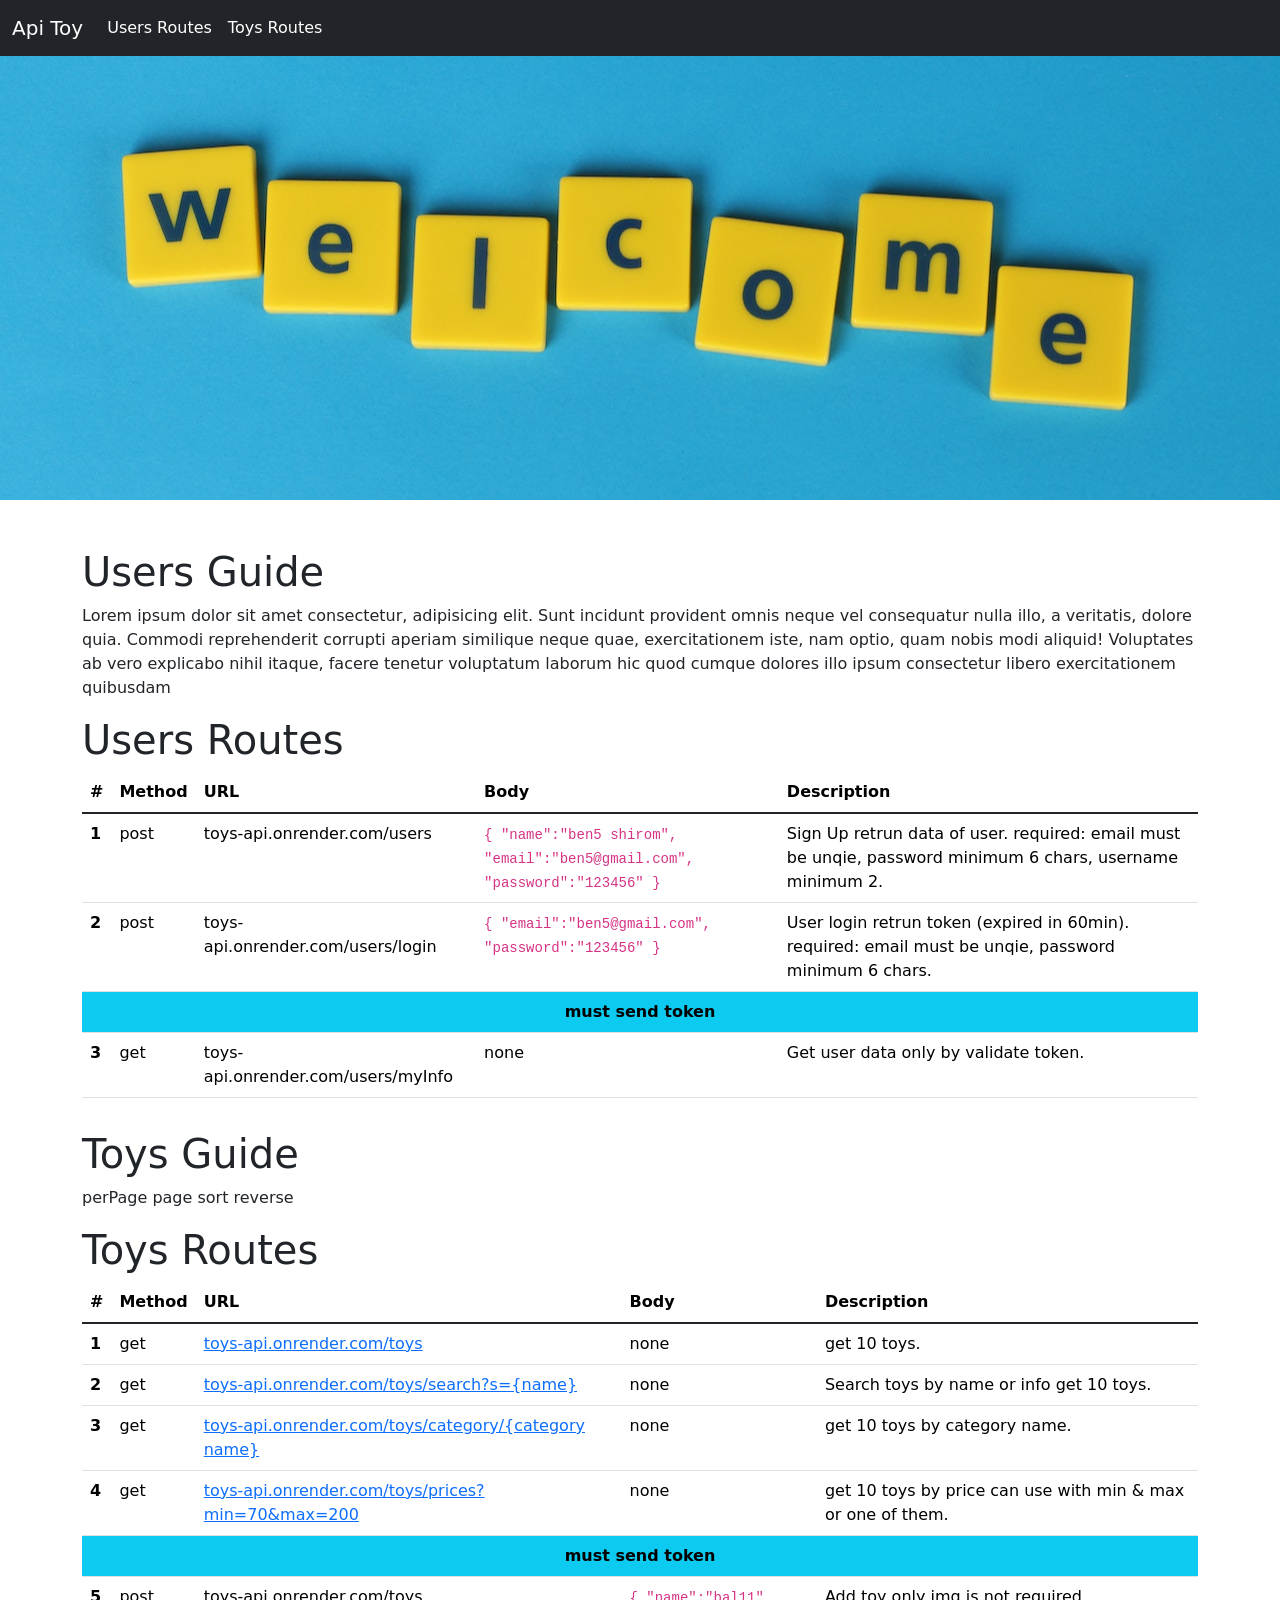
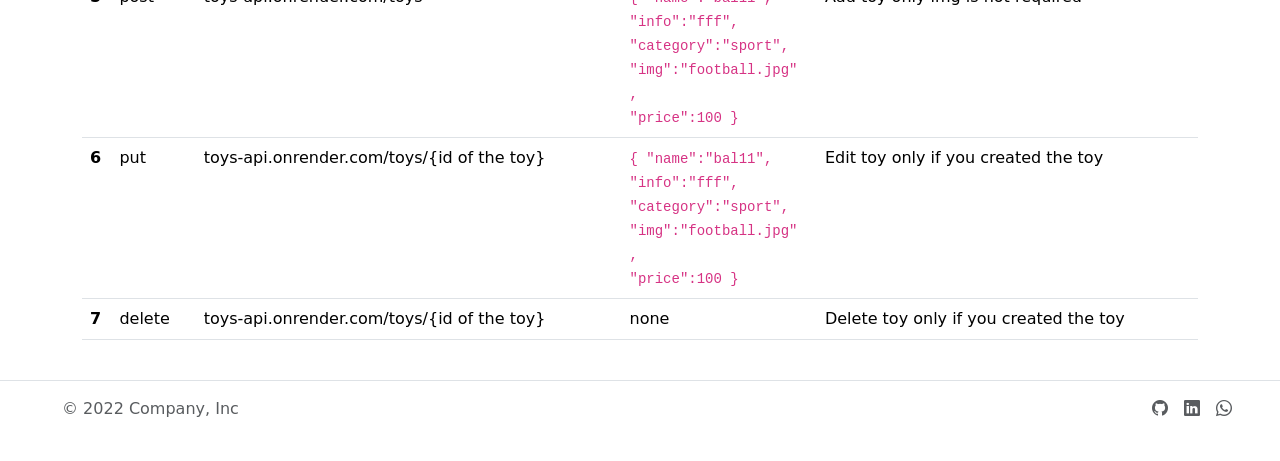
==== commit 73bcb331: "Add files via upload" ====
--- a/public/index.html
+++ b/public/index.html
@@ -17,7 +17,7 @@
 <body>
     <header>
 
-        <nav class="navbar fixed-top navbar-expand-sm bg-light">
+        <nav class="navbar fixed-top navbar-expand-sm navbar-dark bg-dark ">
             <div class="container-fluid">
                 <a class="navbar-brand" href="#">Api Toy</a>
                 <button class="navbar-toggler" type="button" data-bs-toggle="collapse" data-bs-target="#navbarNav"
@@ -42,6 +42,9 @@
 
     <div class="strip"></div>
     <!-- main  -->
+
+
+
     <main class="container-fluid mt-5 ">
         <!-- Guide  -->
         <div class="container">
@@ -84,20 +87,21 @@
                             <th scope="row">1</th>
                             <td>post</td>
                             <td>toys-api.onrender.com/users</td>
-                            <td>{ "name":"ben5 shirom",
-                                <br> "email":"ben5@gmail.com",
-                                <br> "password":"123456" }
-                            </td>
-                            <td>User Sign Up retrun data of user</td>
+                            <td>
+                                <code> { "name":"ben5 shirom",
+                             <br> "email":"ben5@gmail.com",
+                                 "password":"123456" }</code>
+                            </td>
+                            <td>Sign Up retrun data of user. required: email must be unqie, password minimum 6 chars, username minimum 2.</td>
                         </tr>
                         <tr>
                             <th scope="row">2</th>
                             <td>post</td>
                             <td>toys-api.onrender.com/users/login</td>
-                            <td>{ "email":"ben5@gmail.com",
-                                <br> "password":"123456" }
-                            </td>
-                            <td>User login retrun token (expired in 60min) </td>
+                            <td><code>{ "email":"ben5@gmail.com",
+                                 "password":"123456" }</code>
+                            </td>
+                            <td>User login retrun token (expired in 60min). required: email must be unqie, password minimum 6 chars.</td>
                         </tr>
                         <tr>
                             <td colspan="5" class="text-center text-bg-info text fw-bold ">must send token</td>
@@ -107,7 +111,7 @@
                             <td>get</td>
                             <td>toys-api.onrender.com/users/myInfo</td>
                             <td>none</td>
-                            <td>Get user data by token</td>
+                            <td>Get user data only by validate token.</td>
                         </tr>
 
                     </tbody>
@@ -120,13 +124,9 @@
             <div>
                 <h1 id="ToysGuide">Toys Guide</h1>
             </div>
-            Lorem ipsum dolor sit amet consectetur, adipisicing elit. Sunt incidunt provident omnis neque vel
-            consequatur
-            nulla illo, a veritatis, dolore quia. Commodi reprehenderit corrupti aperiam similique neque quae,
-            exercitationem iste, nam optio, quam nobis modi aliquid! Voluptates ab vero explicabo nihil itaque, facere
-            tenetur voluptatum laborum hic quod cumque dolores illo ipsum consectetur libero exercitationem quibusdam
-
-
+            <section> 
+                perPage  page sort reverse
+            </section>
         </div>
         <!-- Guide end  -->
         <!-- Toys -->
@@ -152,28 +152,28 @@
                             <td>get</td>
                             <td><a href="/toys">toys-api.onrender.com/toys</a></td>
                             <td>none</td>
-                            <td>get 10 toys </td>
+                            <td>get 10 toys.  </td>
                         </tr>
                         <tr>
                             <th scope="row">2</th>
                             <td>get</td>
                             <td><a href="/toys/search?s=ball">toys-api.onrender.com/toys/search?s={name}</a></td>
                             <td>none</td>
-                            <td>Search toys by name or info get 10 toys</td>
+                            <td>Search toys by name or info get 10 toys.</td>
                         </tr>
                         <tr>
                             <th scope="row">3</th>
                             <td>get</td>
                             <td><a href="/toys/category/sea">toys-api.onrender.com/toys/category/{category name}</a></td>
                             <td>none</td>
-                            <td>get 10 toys by category name</td>
+                            <td>get 10 toys by category name.</td>
                         </tr>
                         <tr>
                             <th scope="row">4</th>
                             <td>get</td>
                             <td><a href="/toys/prices?min=70&max=200">toys-api.onrender.com/toys/prices?min=70&max=200</a></td>
                             <td>none</td>
-                            <td>get 10 toys by price can use with min & max or only one of them </td>
+                            <td>get 10 toys by price can use with min & max or one of them. </td>
                         </tr>
                         <tr>
                             <td colspan="5" class="text-center text-bg-info text fw-bold ">must send token</td>
@@ -182,11 +182,12 @@
                             <th scope="row">5</th>
                             <td>post</td>
                             <td>toys-api.onrender.com/toys</td>
-                            <td>{ "name":"bal11",
+                            <td> <code>{ "name":"bal11",
                                 <br> "info":"fff",
                                 <br> "category":"sport",
                                 <br> "img":"football.jpg" ,
                                 <br> "price":100 }
+                            </code>
                             </td>
                             <td>Add toy only img is not required </td>
                         </tr>
@@ -194,11 +195,12 @@
                             <th scope="row">6</th>
                             <td>put</td>
                             <td>toys-api.onrender.com/toys/{id of the toy}</td>
-                            <td>{ "name":"bal11",
+                            <td><code>{ "name":"bal11",
                                 <br> "info":"fff",
                                 <br> "category":"sport",
                                 <br> "img":"football.jpg" ,
                                 <br> "price":100 }
+                            </code>
                             </td>
                             <td>Edit toy only if you created the toy </td>
                         </tr>
@@ -229,11 +231,11 @@
         </div>
 
         <ul class="nav col-md-4 justify-content-end list-unstyled d-flex  me-5">
-            <li class="ms-3"><a class="text-muted" href="#"><i class="bi bi-github"></i>
+            <li class="ms-3"><a class="text-muted" target="_blank" href="https://github.com/benshirom"><i class="bi bi-github"></i>
                 </a></li>
-            <li class="ms-3"><a class="text-muted" href="#"><i class="bi bi-linkedin"></i>
+            <li class="ms-3"><a class="text-muted" target="_blank" href="https://www.linkedin.com/in/ben-shirom"><i class="bi bi-linkedin"></i>
                 </a></li>
-            <li class="ms-3"><a class="text-muted" href="#"><i class="bi bi-whatsapp"></i>
+            <li class="ms-3"><a class="text-muted" target="_blank" href="https://api.whatsapp.com/send?phone=9720527222768&amp;text=%D7%94%D7%99%D7%99%20%D7%91%D7%9F%20%D7%94%D7%92%D7%A2%D7%AA%D7%99%20%D7%93%D7%A8%D7%9A%20%D7%94%D7%90%D7%AA%D7%A8"><i class="bi bi-whatsapp"></i>
                 </a></li>
         </ul>
     </footer>
--- a/public/index.css
+++ b/public/index.css
@@ -1,7 +1,30 @@
-.strip{
+.strip {
     height: 500px;
     width: 100%;
     background-image: url(pexels-ann-h-1888000.jpg);
     background-position: center;
     background-size: cover;
-}+}
+
+
+
+
+@media (min-width:2000px) {
+    .strip {
+        height: 700px;
+    }
+}
+@media (min-width:1600px) {
+    .strip {
+        height: 600px;
+    }
+}
+@media (max-width:620px) {
+    .strip {
+        height: 400px;
+        background-size: contain;
+        background-image: url(smallpexels-ann-h-1888000.jpg);
+    }
+}
+
+
